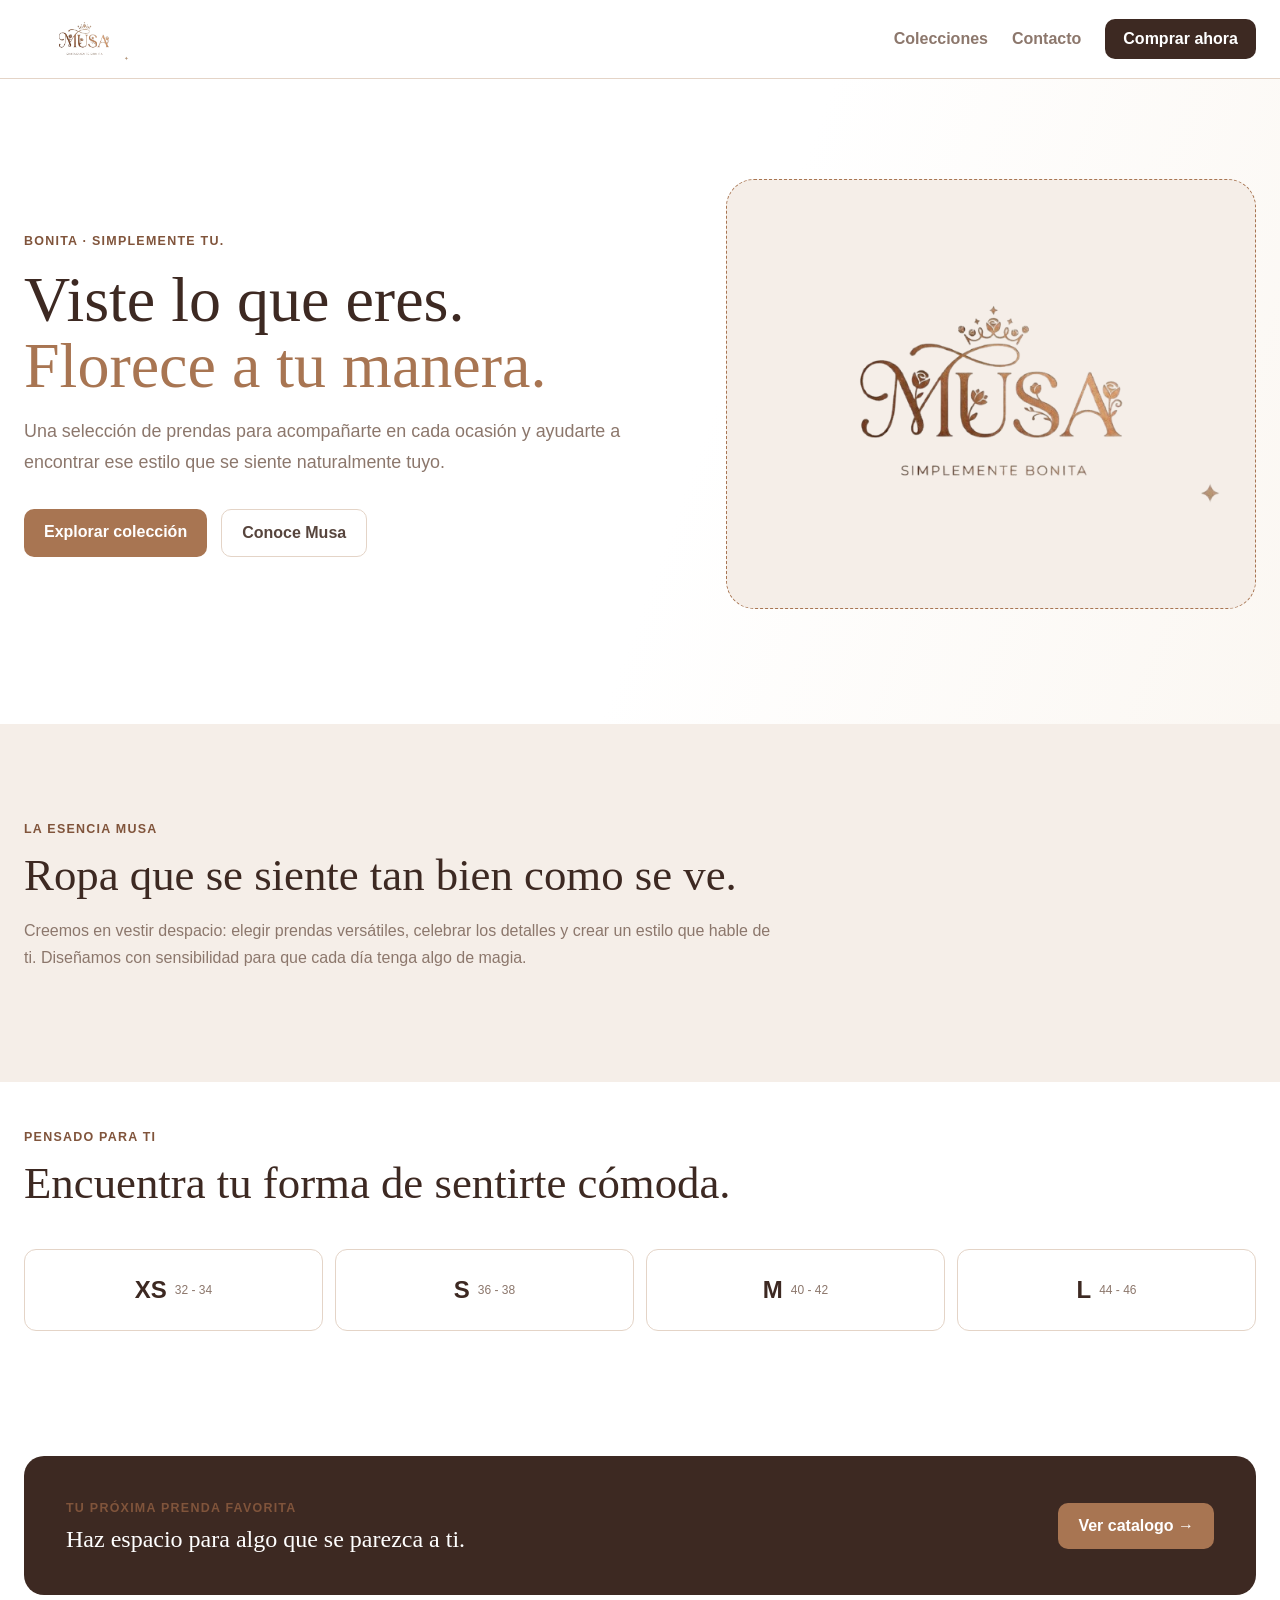
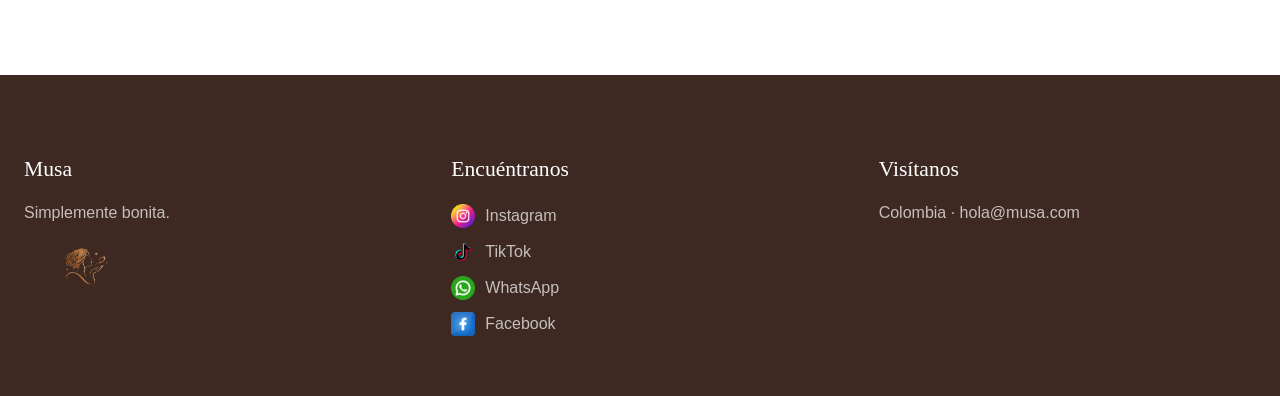
==== index.html @ 8223c625 "feat:mvp inicial" ====
<!DOCTYPE html>
<html lang="es">

<head>
    <meta charset="UTF-8">
    <meta name="viewport" content="width=device-width, initial-scale=1.0">
    <link rel="stylesheet" href="styles.css">
    <title>Musa | Moda que florece contigo</title>
</head>

<body>
    <header class="header">
        <div class="container header-container">
            <a class="brand" href="index.html" aria-label="Musa, inicio">
                <img class="brand-logo" src="assets/logo.png" alt="Logo Musa">
            </a>
            <nav class="nav" aria-label="Navegación principal">
                <a href="colecciones.html">Colecciones</a>
                <a href="#contacto">Contacto</a>
                <a class="nav-cta" href="colecciones.html#destacados">Comprar ahora</a>
            </nav>
        </div>
    </header>

    <main>
        <section class="hero">
            <div class="container hero-grid">
                <div class="hero-copy">
                    <span class="eyebrow">BONITA · SIMPLEMENTE TU.</span>
                    <h1>Viste lo que eres. <span>Florece a tu manera.</span></h1>
                    <p class="hero-description">
                        Una selección de prendas para acompañarte en cada ocasión y ayudarte a encontrar ese estilo que se siente naturalmente tuyo.
                    </p>
                    <div class="hero-actions">
                        <a class="primary-action" href="colecciones.html">Explorar colección</a>
                        <a class="secondary-action" href="#esencia">Conoce Musa</a>
                    </div>
                </div>
                <div class="hero-visual">
                    <div class="logo-space">
                        <img src="assets/logo.png" alt="logo Musa">
                    </div>
                </div>
            </div>
        </section>


        <section class="about" id="esencia">
            <div class="container">
                <header class="section-heading">
                    <span class="section-label">LA ESENCIA MUSA</span>
                    <h2>Ropa que se siente tan bien como se ve.</h2>
                    <p>Creemos en vestir despacio: elegir prendas versátiles, celebrar los detalles y crear un estilo
                        que hable de ti. Diseñamos con sensibilidad para que cada día tenga algo de magia.</p>
                </header>
            </div>
        </section>

        <section class="standards" id="tallas">
            <div class="container">
                <header class="section-heading">
                    <span class="section-label">PENSADO PARA TI</span>
                    <h2>Encuentra tu forma de sentirte cómoda.</h2>
                </header>

                <div class="standards-grid">
                    <div class="standard">XS <span>32 - 34</span></div>
                    <div class="standard">S <span>36 - 38</span></div>
                    <div class="standard">M <span>40 - 42</span></div>
                    <div class="standard">L <span>44 - 46</span></div>
                </div>
            </div>
        </section>

        <section class="cta">
            <div class="container">
                <div class="cta-box">
                    <div>
                        <span class="section-label">TU PRÓXIMA PRENDA FAVORITA</span>
                        <h2>Haz espacio para algo que se parezca a ti.</h2>
                    </div>
                    <a class="cta-button" href="#colecciones">Ver catalogo <span aria-hidden="true">→</span></a>
                </div>
            </div>
        </section>
    </main>

    <footer class="footer" id="contacto">
        <div class="container footer-grid">
            <section>
                <h3>Musa</h3>
                <p>Simplemente bonita.</p>
                <img class="brand-logo" src="assets/beso.png" alt="Logo Musa">
            </section>

            <section>
                <h3>Encuéntranos</h3>

                <div class="social-links">
                    <a href="https://www.instagram.com/musacyj/" target="_blank" rel="noopener">
                        <img src="assets/instagram.png" alt="Instagram">
                        <span>Instagram</span>
                    </a>

                    <a href="https://www.tiktok.com/@musac2002" target="_blank" rel="noopener">
                        <img src="assets/tik-tok.png" alt="TikTok">
                        <span>TikTok</span>
                    </a>

                    <a href="https://wa.me/573000000000" target="_blank" rel="noopener">
                        <img src="assets/whatsapp.png" alt="WhatsApp">
                        <span>WhatsApp</span>
                    </a>

                    <a href="https://www.facebook.com/" target="_blank" rel="noopener">
                        <img src="assets/facebook.png" alt="Facebook">
                        <span>Facebook</span>
                    </a>
                </div>
            </section>

            <section>
                <h3>Visítanos</h3>
                <p>Colombia · hola@musa.com</p>
            </section>
        </div>
    </footer>
</body>

</html>
---- styles.css ----
:root {
    --primary: #a87552;
    --primary-hover: #80543b;
    --primary-light: #f3e6dc;
    --navy: #3d2922;
    --text: #57453d;
    --muted: #8c776c;
    --border: #e4d4c7;
    --soft: #fbf7f2;
    --rose-pale: #f5eee8;
    --radius: 18px;
    --container: 1240px;
    --shadow: 0 12px 30px rgba(126, 67, 84, 0.14);
}

* {
    box-sizing: border-box;
}

html {
    scroll-behavior: smooth;
}

body {
    margin: 0;
    color: var(--text);
    background: #fff;
    font-family: 'Trebuchet MS', Arial, sans-serif;
}

a {
    color: inherit;
    text-decoration: none;
}

.container {
    width: min(calc(100% - 48px), var(--container));
    margin-inline: auto;
}

.header {
    position: sticky;
    top: 0;
    z-index: 1000;
    background: rgba(255, 255, 255, .96);
    border-bottom: 1px solid var(--border);
    backdrop-filter: blur(14px);
}

.header-container {
    min-height: 78px;
    display: flex;
    align-items: center;
    justify-content: space-between;
    gap: 28px;
}


.brand-logo {
    width: 120px;
    height: 56px;
    display: block;
    object-fit: contain;
}

.nav {
    display: flex;
    align-items: center;
    gap: 24px;
}

.nav a {
    color: var(--muted);
    font-weight: 600;
}

.nav a:hover {
    color: var(--primary-hover);
}

.nav-cta {
    padding: 11px 18px;
    border-radius: 10px;
    background: var(--navy);
    color: #fff !important;
}

.hero {
    padding: 100px 0 115px;
    overflow: hidden;
    background: linear-gradient(110deg, #fff 0%, #fff 55%, var(--soft) 100%);
}

.hero-grid {
    display: grid;
    grid-template-columns: minmax(0, 1.08fr) minmax(380px, .92fr);
    align-items: center;
    gap: 80px;
}

.eyebrow,
.section-label {
    color: var(--primary-hover);
    font-size: .78rem;
    font-weight: 800;
    letter-spacing: .1em;
}

.hero h1 {
    max-width: 720px;
    margin: 18px 0 0;
    color: var(--navy);
    font-family: Georgia, serif;
    font-size: clamp(3rem, 5vw, 5rem);
    font-weight: 400;
    line-height: 1.02;
}

.hero h1 span {
    color: var(--primary);
}

.hero-description {
    max-width: 620px;
    color: var(--muted);
    font-size: 1.12rem;
    line-height: 1.75;
}

.hero-actions {
    display: flex;
    flex-wrap: wrap;
    gap: 14px;
    margin-top: 30px;
}

.primary-action,
.secondary-action {
    padding: 14px 20px;
    border-radius: 10px;
    font-weight: 700;
}

.primary-action {
    background: var(--primary);
    color: #fff;
}

.primary-action:hover,
.cta-button:hover {
    background: var(--primary-hover);
}

.secondary-action {
    border: 1px solid var(--border);
    background: #fff;
}

.logo-space {
    min-height: 430px;
    display: grid;
    place-items: center;
    align-content: center;
    gap: 14px;
    border: 1px dashed var(--primary);
    border-radius: 28px;
    background: var(--rose-pale);
    color: var(--primary);
    text-align: center;
}


.logo-space img {
    width: 100%;
    height: 100%;
    max-width: 100%;
    max-height: 100%;
    object-fit: contain;
    display: block;
}

.services {
    padding: 95px 0;
    background: var(--soft);
}

.section-heading {
    max-width: 760px;
    margin-bottom: 40px;
}

.section-heading h2 {
    margin: 12px 0;
    color: var(--navy);
    font-family: Georgia, serif;
    font-size: clamp(2rem, 4vw, 2.8rem);
    font-weight: 400;
}

.section-heading p {
    color: var(--muted);
    line-height: 1.7;
}

.services-grid {
    display: grid;
    grid-template-columns: repeat(3, minmax(0, 1fr));
    gap: 20px;
}

.service-card {
    display: flex;
    flex-direction: column;
    min-height: 350px;
    padding: 32px;
    border: 1px solid var(--border);
    border-radius: var(--radius);
    background: #fff;
    transition: transform .2s, box-shadow .2s;
}

.service-card:hover {
    transform: translateY(-5px);
    box-shadow: var(--shadow);
}

.service-card h3 {
    margin: 12px 0 0;
    color: var(--navy);
    font-family: Georgia, serif;
    font-size: 1.75rem;
    font-weight: 400;
}

.service-card p {
    color: var(--muted);
    line-height: 1.65;
}

.collection-number {
    color: var(--primary);
    font-size: .75rem;
    font-weight: 800;
    letter-spacing: .12em;
}

.tag-list {
    display: flex;
    flex-wrap: wrap;
    gap: 8px;
    margin-top: 12px;
}

.tag-list span {
    padding: 7px 10px;
    border-radius: 999px;
    background: var(--primary-light);
    color: var(--primary-hover);
    font-size: .85rem;
}

.card-links {
    display: grid;
    gap: 10px;
    margin-top: auto;
    padding-top: 28px;
}

.card-links a {
    color: var(--navy);
    font-weight: 800;
}

.card-links a:hover {
    color: var(--primary-hover);
}

.standards {
    padding: 45px 0;
}

.standards-grid {
    display: grid;
    grid-template-columns: repeat(4, 1fr);
    gap: 12px;
}

.standard {
    min-height: 82px;
    display: flex;
    align-items: center;
    justify-content: center;
    gap: 8px;
    border: 1px solid var(--border);
    border-radius: 12px;
    color: var(--navy);
    font-size: 1.5rem;
    font-weight: 800;
}

.standard span {
    color: var(--muted);
    font-size: .75rem;
    font-weight: 400;
}

.about {
    padding: 95px 0;
    background: var(--rose-pale);
}

.about .section-heading {
    margin-bottom: 0;
}

.cta {
    padding: 80px 0;
}

.cta-box {
    display: flex;
    align-items: center;
    justify-content: space-between;
    gap: 40px;
    padding: 42px;
    border-radius: 20px;
    background: var(--navy);
    color: #fff;
}

.cta-box h2 {
    max-width: 780px;
    margin: 10px 0 0;
    font-family: Georgia, serif;
    font-weight: 400;
}

.cta-button {
    padding: 14px 20px;
    border-radius: 10px;
    background: var(--primary);
    color: #fff;
    font-weight: 800;
    white-space: nowrap;
}

.footer {
    padding: 60px 0;
    background: var(--navy);
    color: #fff;
}

.footer-grid {
    display: grid;
    grid-template-columns: repeat(3, 1fr);
    gap: 50px;
}

.footer h3 {
    font-family: Georgia, serif;
    font-size: 1.35rem;
    font-weight: 400;
}

.footer p,
.footer a {
    color: rgba(255, 255, 255, .7);
}

.footer a {
    display: block;
    margin-top: 8px;
}

.social-links {
    display: grid;
    gap: 12px;
}

.social-links a {
    display: flex;
    align-items: center;
    gap: 10px;
    margin-top: 0;
}

.social-links img {
    width: 24px;
    height: 24px;
    object-fit: contain;
}

.social-links a:hover {
    color: var(--primary-light);
}

.nav-current {
    color: var(--primary-hover) !important;
}

.collection-hero {
    padding: 90px 0 84px;
    background: var(--rose-pale);
}

.collection-hero-inner {
    max-width: 850px;
}

.collection-hero h1 {
    max-width: 800px;
    margin: 18px 0;
    color: var(--navy);
    font-family: Georgia, serif;
    font-size: clamp(2.8rem, 5vw, 4.8rem);
    font-weight: 400;
    line-height: 1.05;
}

.collection-hero h1 span {
    color: var(--primary);
}

.collection-hero p {
    max-width: 650px;
    margin: 0;
    color: var(--muted);
    font-size: 1.1rem;
    line-height: 1.75;
}

.collection-content {
    padding: 95px 0;
}

.collection-heading {
    margin-bottom: 34px;
}

.product-grid {
    display: grid;
    grid-template-columns: repeat(4, minmax(0, 1fr));
    gap: 18px;
}

.product-card {
    overflow: hidden;
    border: 1px solid var(--border);
    border-radius: var(--radius);
    background: #fff;
    transition: transform .2s, box-shadow .2s;
}

.product-card:hover {
    transform: translateY(-5px);
    box-shadow: var(--shadow);
}

.product-art {
    height: 300px;
    background: var(--rose-pale);
}

.product-art img {
    width: 100%;
    height: 100%;
    display: block;
    object-fit: cover;
    object-position: center;
}

.product-info {
    padding: 22px;
}

.product-type {
    color: var(--primary-hover);
    font-size: .72rem;
    font-weight: 800;
    letter-spacing: .1em;
    text-transform: uppercase;
}

.product-info h3 {
    margin: 8px 0;
    color: var(--navy);
    font-family: Georgia, serif;
    font-size: 1.45rem;
    font-weight: 400;
}

.product-info p {
    margin: 0 0 18px;
    color: var(--muted);
    font-size: .9rem;
}

.product-info strong {
    color: var(--navy);
}

.collection-note {
    padding: 70px 0;
    background: var(--soft);
}

.collection-note-inner {
    display: flex;
    align-items: center;
    justify-content: space-between;
    gap: 32px;
}

.collection-note h2 {
    max-width: 650px;
    margin: 12px 0 0;
    color: var(--navy);
    font-family: Georgia, serif;
    font-size: clamp(1.8rem, 4vw, 2.7rem);
    font-weight: 400;
}

@media (max-width: 1024px) {
    .hero-grid {
        grid-template-columns: 1fr;
    }

    .logo-space {
        min-height: 300px;
    }
}

@media (max-width: 800px) {
    .header-container {
        align-items: flex-start;
        flex-direction: column;
        padding-block: 16px;
    }

    .nav {
        flex-wrap: wrap;
        gap: 14px 20px;
    }

    .services-grid,
    .product-grid,
    .standards-grid,
    .footer-grid {
        grid-template-columns: 1fr;
    }

    .cta-box {
        align-items: flex-start;
        flex-direction: column;
    }

    .collection-note-inner {
        align-items: flex-start;
        flex-direction: column;
    }
}

@media (max-width: 640px) {
    .container {
        width: min(calc(100% - 28px), var(--container));
    }

    .hero {
        padding: 70px 0;
    }

    .hero h1 {
        font-size: 2.75rem;
    }

    .service-card {
        min-height: 0;
        padding: 26px;
    }
}
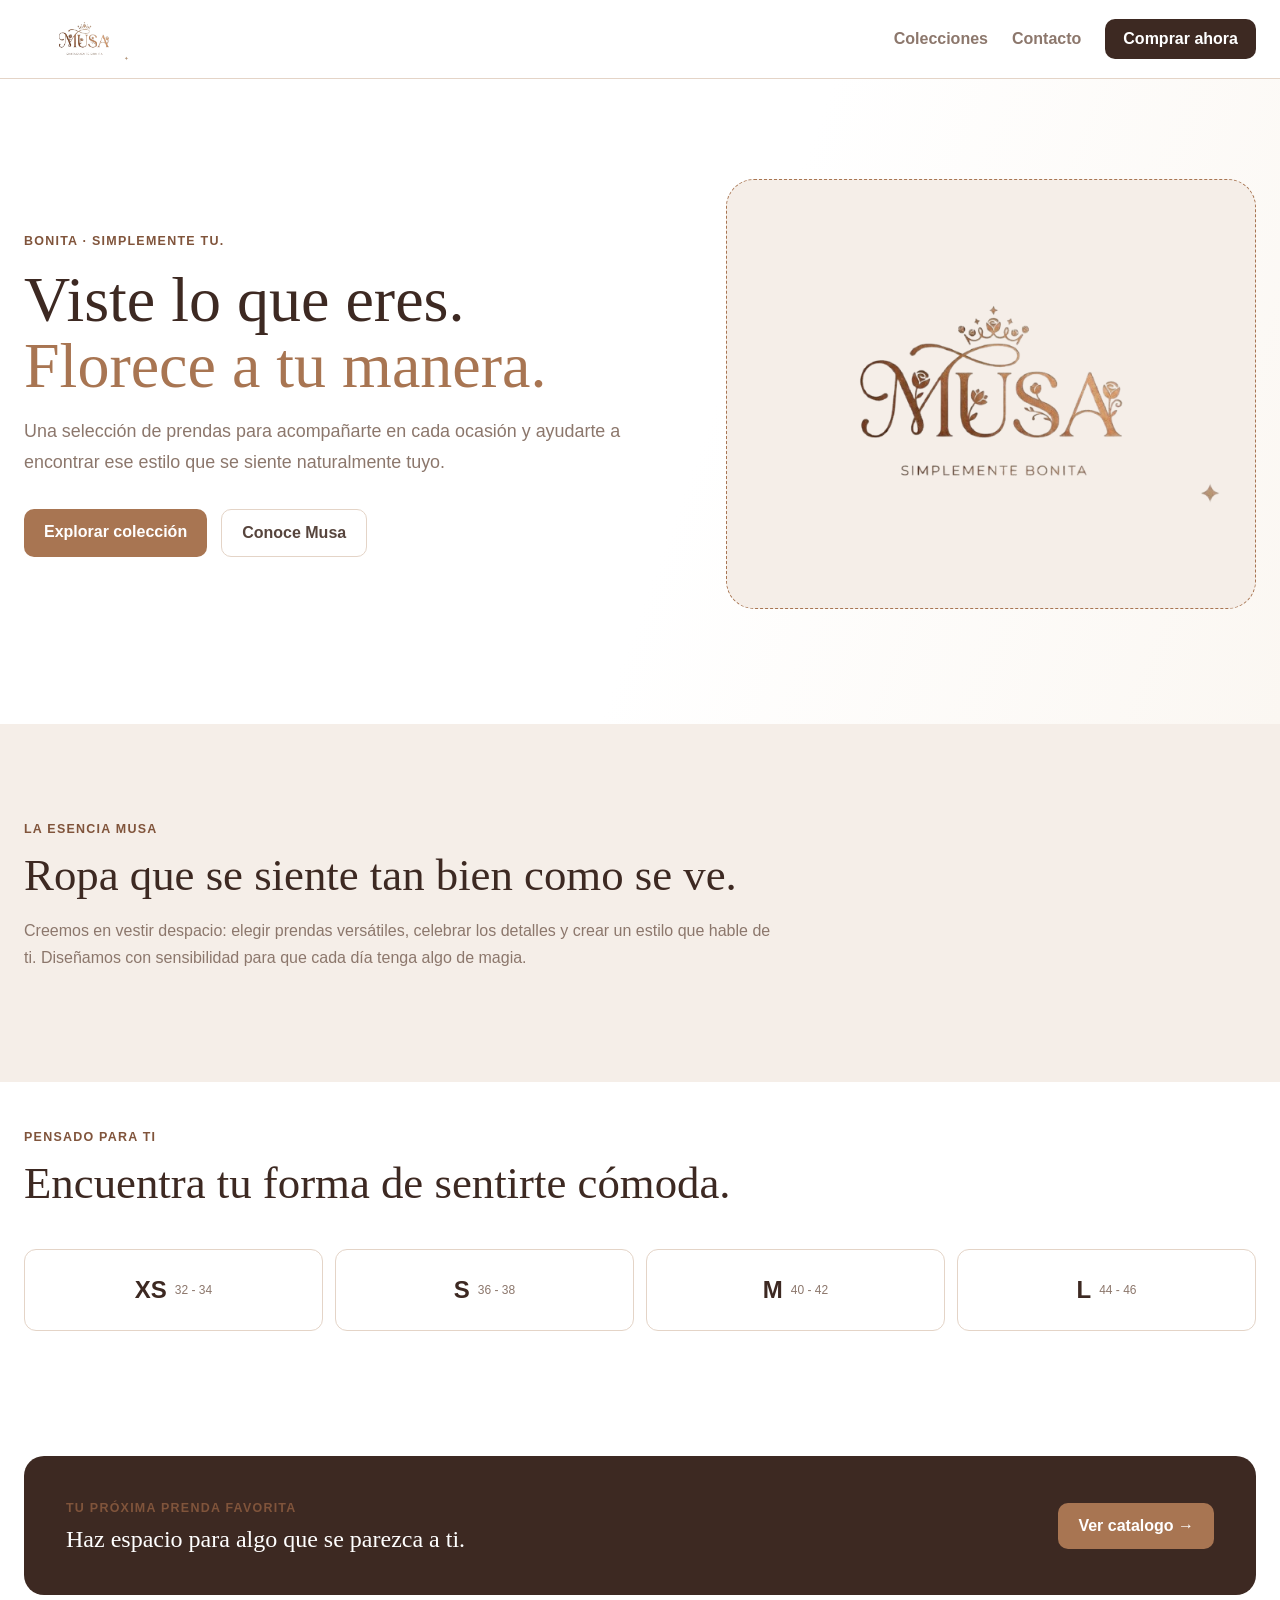
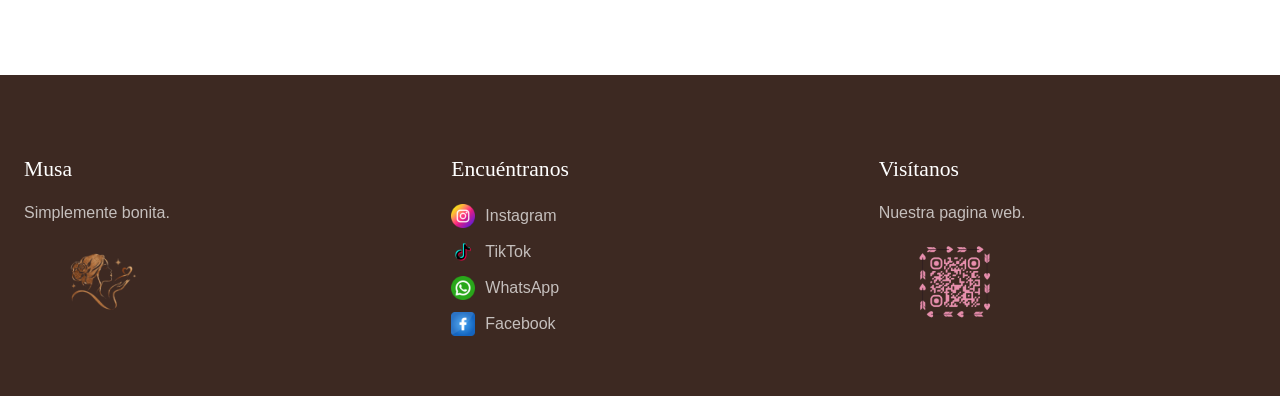
==== commit 5f47ae96: "feat:Actulización de catalogo y contacto" ====
--- a/index.html
+++ b/index.html
@@ -79,7 +79,7 @@
                         <span class="section-label">TU PRÓXIMA PRENDA FAVORITA</span>
                         <h2>Haz espacio para algo que se parezca a ti.</h2>
                     </div>
-                    <a class="cta-button" href="#colecciones">Ver catalogo <span aria-hidden="true">→</span></a>
+                    <a class="cta-button" href="colecciones.html#destacados">Ver catalogo <span aria-hidden="true">→</span></a>
                 </div>
             </div>
         </section>
@@ -90,7 +90,7 @@
             <section>
                 <h3>Musa</h3>
                 <p>Simplemente bonita.</p>
-                <img class="brand-logo" src="assets/beso.png" alt="Logo Musa">
+                <img class="img-footer" src="assets/beso.png" alt="Logo Musa">
             </section>
 
             <section>
@@ -107,12 +107,12 @@
                         <span>TikTok</span>
                     </a>
 
-                    <a href="https://wa.me/573000000000" target="_blank" rel="noopener">
+                    <a href="https://wa.me/573116019896" target="_blank" rel="noopener">
                         <img src="assets/whatsapp.png" alt="WhatsApp">
                         <span>WhatsApp</span>
                     </a>
 
-                    <a href="https://www.facebook.com/" target="_blank" rel="noopener">
+                    <a href="https://www.facebook.com/camila.carlosama.789767" target="_blank" rel="noopener">
                         <img src="assets/facebook.png" alt="Facebook">
                         <span>Facebook</span>
                     </a>
@@ -121,7 +121,8 @@
 
             <section>
                 <h3>Visítanos</h3>
-                <p>Colombia · hola@musa.com</p>
+                <p>Nuestra pagina web.</p>
+                <a href="https://jeffersoncordobap.github.io/catalogo-musa/" target="_blank"><img class="img-footer" src="assets/catalogo-musa.png" alt="pagina-web"></a>
             </section>
         </div>
     </footer>
--- a/styles.css
+++ b/styles.css
@@ -63,6 +63,13 @@
     object-fit: contain;
 }
 
+.img-footer {
+    width: 150px;
+    height: 86px;
+    display: block;
+    object-fit: contain;
+}
+
 .nav {
     display: flex;
     align-items: center;
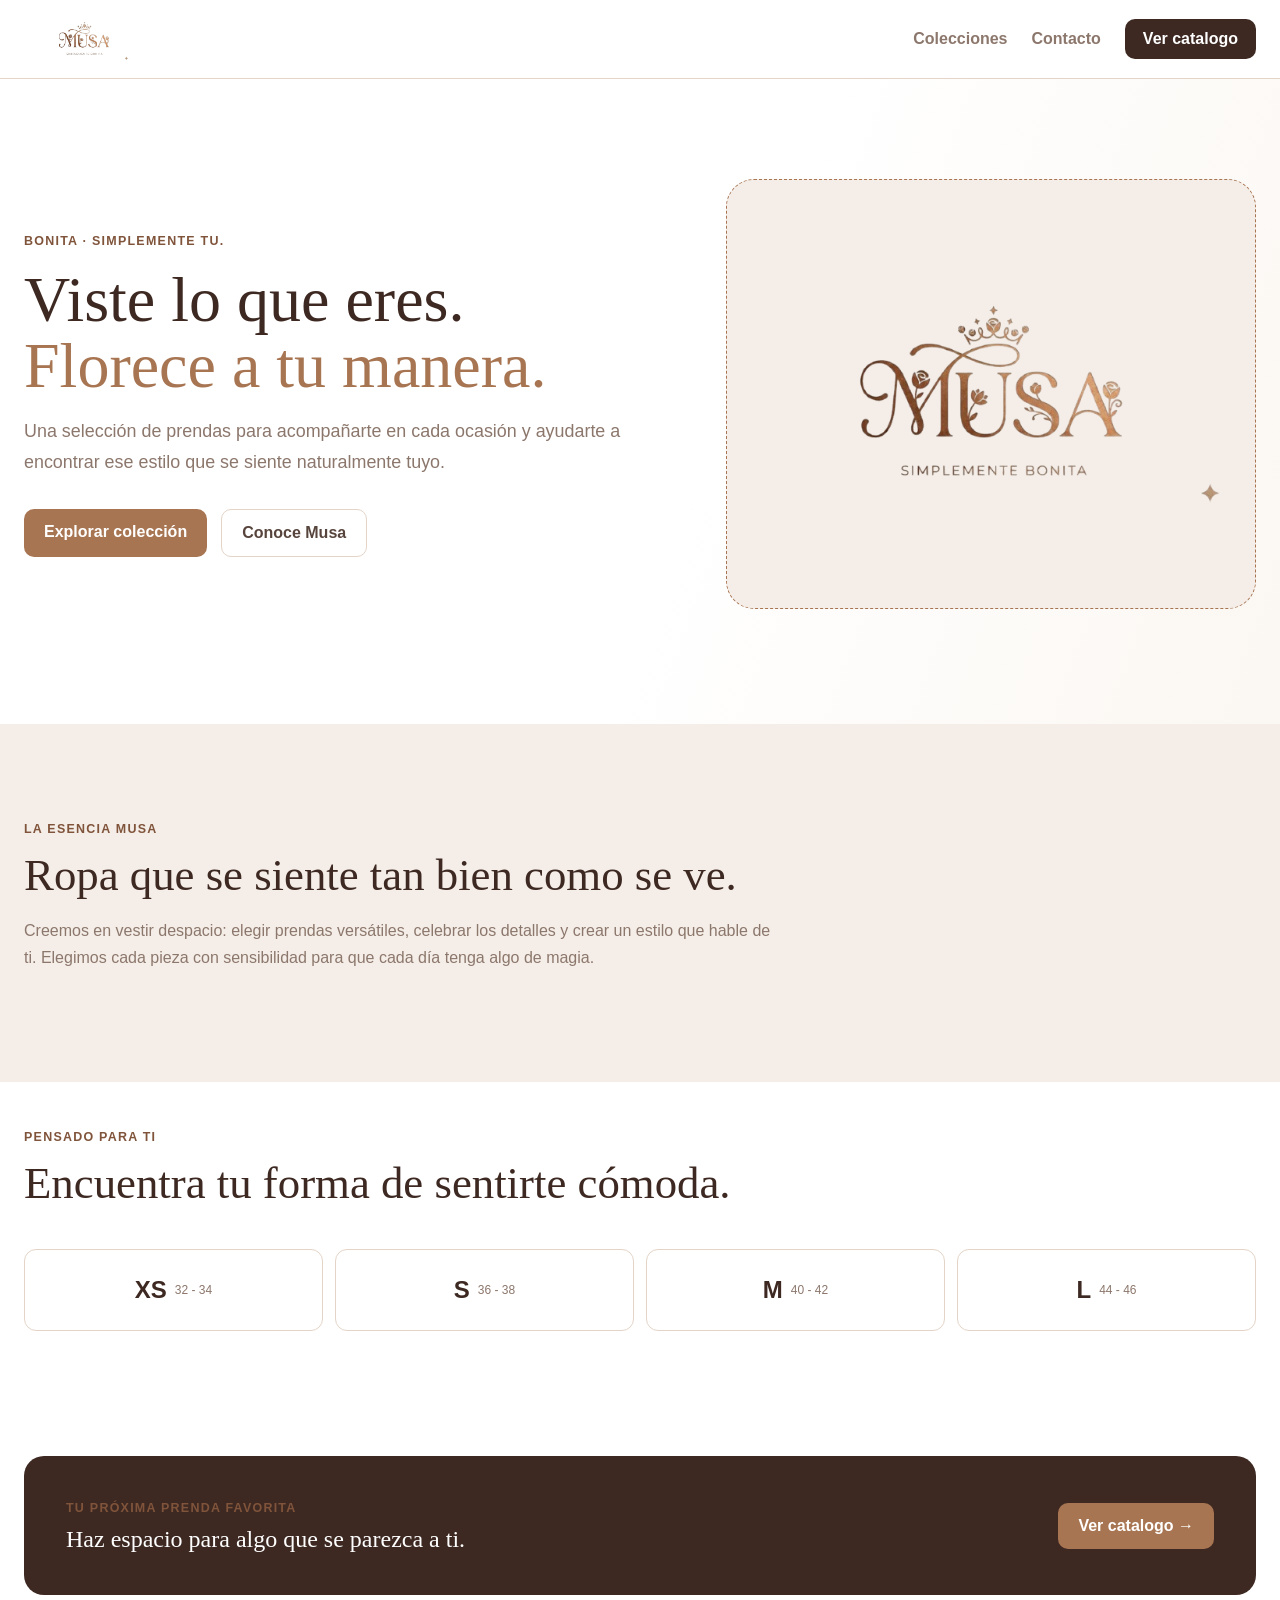
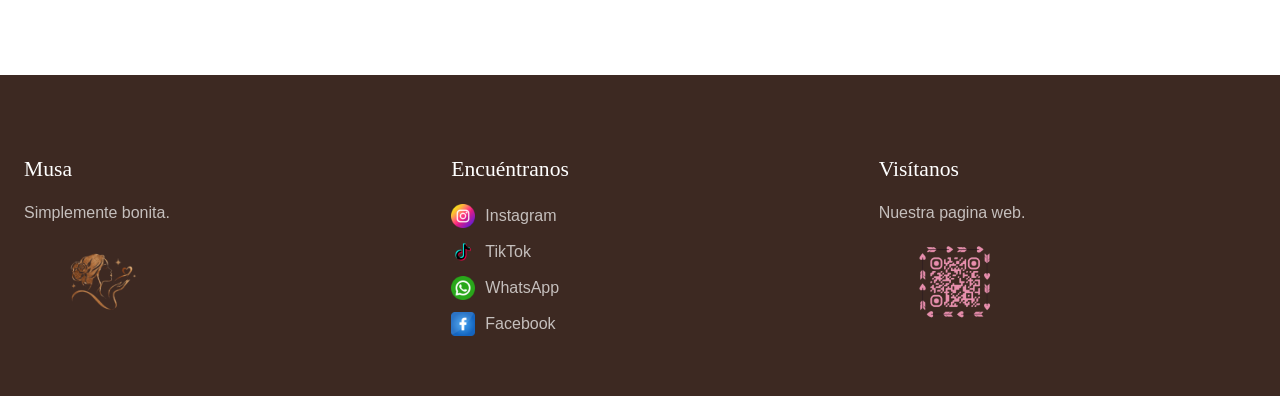
==== commit f1cf18e5: "fix:Correción de algunas frases y botones para que el cliente tenga mayor claridad de que hacer" ====
--- a/index.html
+++ b/index.html
@@ -17,7 +17,7 @@
             <nav class="nav" aria-label="Navegación principal">
                 <a href="colecciones.html">Colecciones</a>
                 <a href="#contacto">Contacto</a>
-                <a class="nav-cta" href="colecciones.html#destacados">Comprar ahora</a>
+                <a class="nav-cta" href="colecciones.html#destacados">Ver catalogo</a>
             </nav>
         </div>
     </header>
@@ -51,7 +51,7 @@
                     <span class="section-label">LA ESENCIA MUSA</span>
                     <h2>Ropa que se siente tan bien como se ve.</h2>
                     <p>Creemos en vestir despacio: elegir prendas versátiles, celebrar los detalles y crear un estilo
-                        que hable de ti. Diseñamos con sensibilidad para que cada día tenga algo de magia.</p>
+                        que hable de ti. Elegimos cada pieza con sensibilidad para que cada día tenga algo de magia.</p>
                 </header>
             </div>
         </section>
--- a/styles.css
+++ b/styles.css
@@ -118,7 +118,7 @@
     margin: 18px 0 0;
     color: var(--navy);
     font-family: Georgia, serif;
-    font-size: clamp(3rem, 5vw, 5rem);
+    font-size: clamp(3rem,5vw, 5rem);
     font-weight: 400;
     line-height: 1.02;
 }
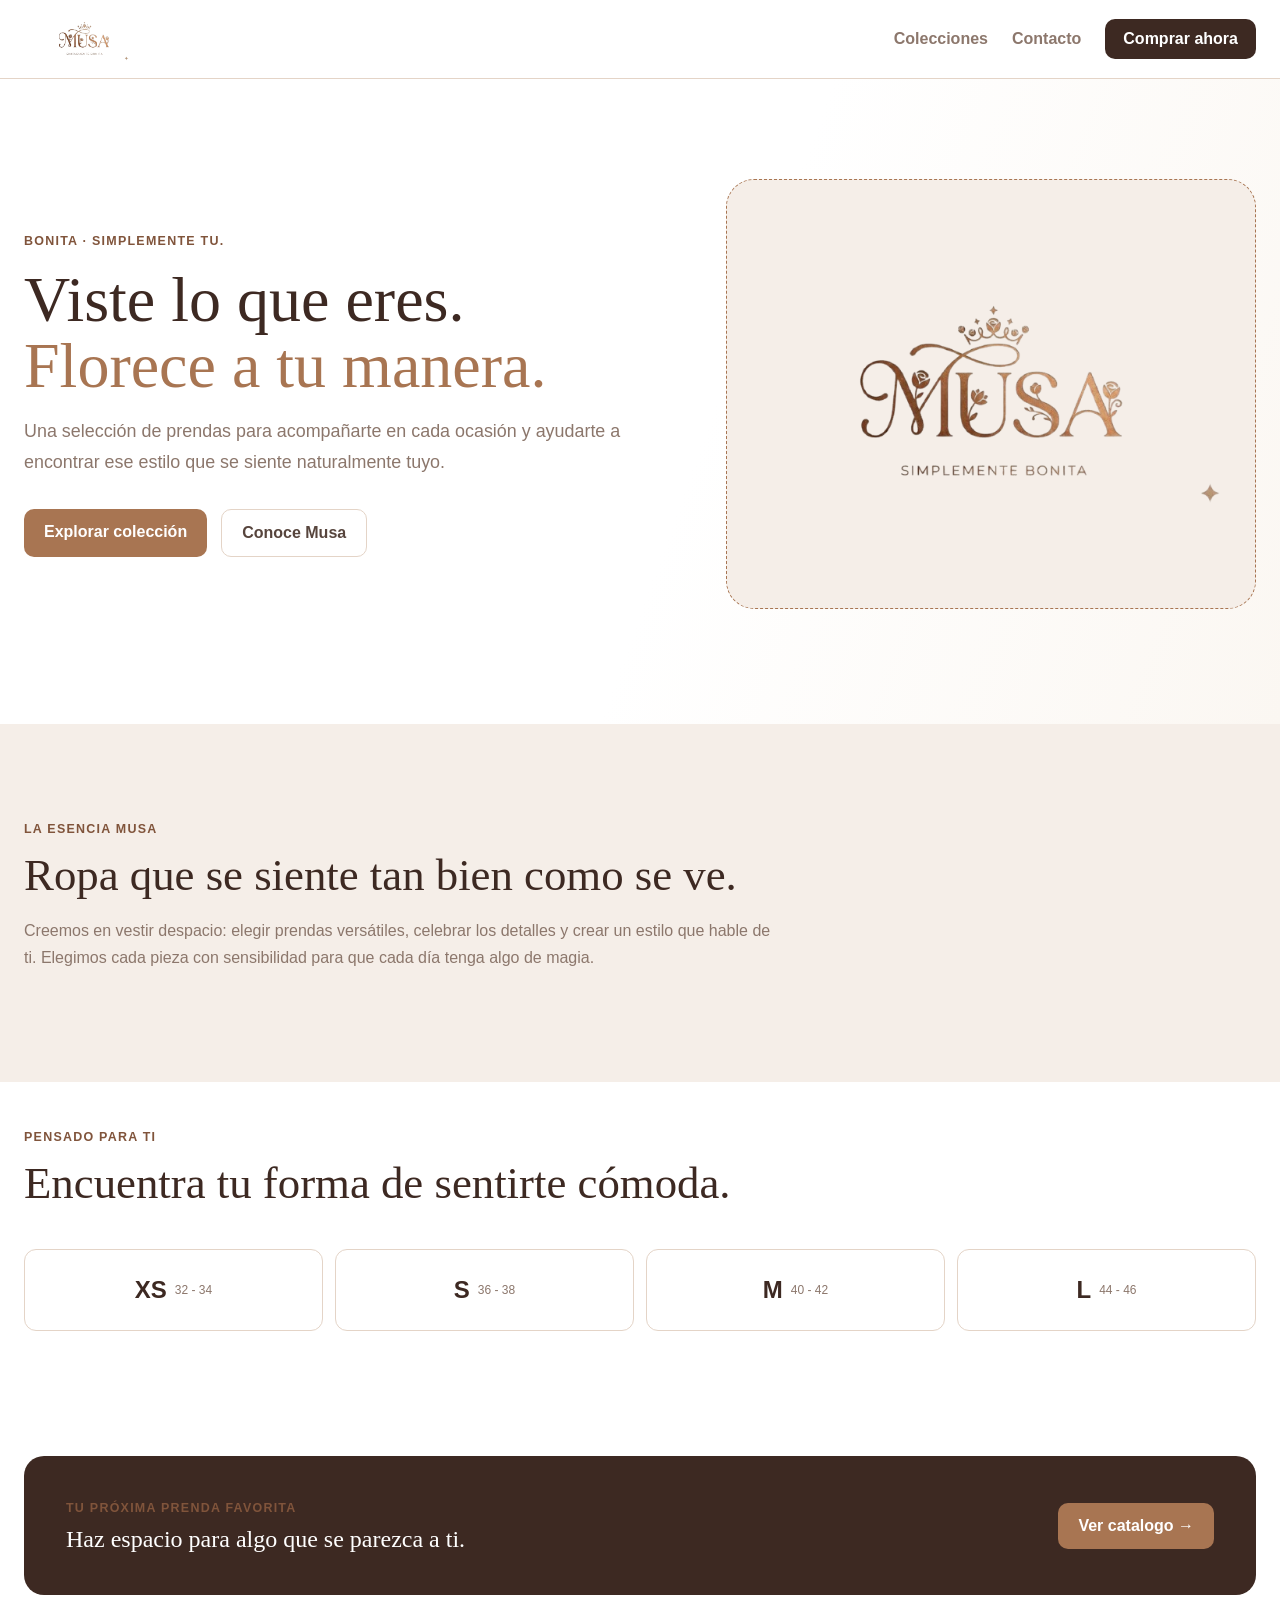
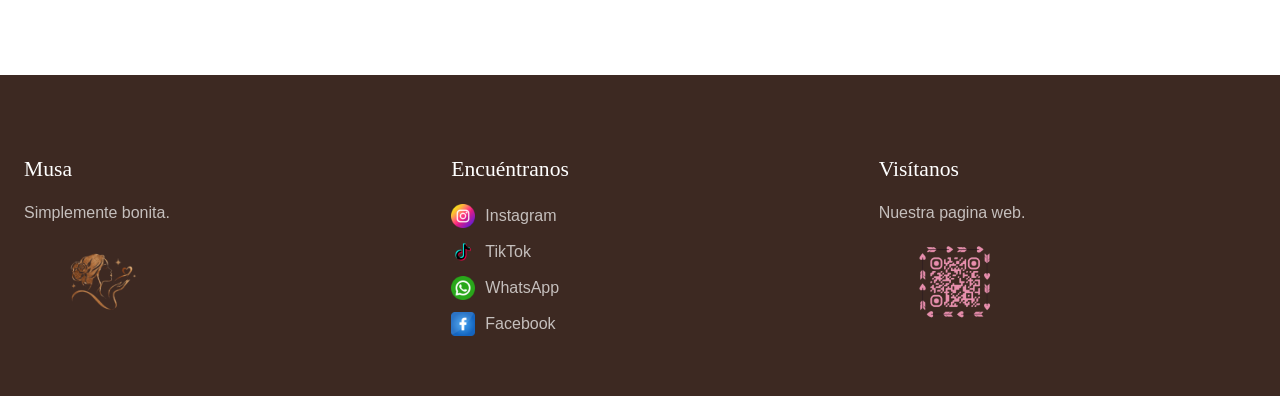
==== commit bfbe4bd4: "feat:Carrito de compras para finalizar por whatsapp" ====
--- a/index.html
+++ b/index.html
@@ -15,9 +15,9 @@
                 <img class="brand-logo" src="assets/logo.png" alt="Logo Musa">
             </a>
             <nav class="nav" aria-label="Navegación principal">
-                <a href="colecciones.html">Colecciones</a>
+                <a href="colecciones.html#destacados">Colecciones</a>
                 <a href="#contacto">Contacto</a>
-                <a class="nav-cta" href="colecciones.html#destacados">Ver catalogo</a>
+                <a class="nav-cta" href="colecciones.html#destacados">Comprar ahora</a>
             </nav>
         </div>
     </header>
@@ -32,7 +32,7 @@
                         Una selección de prendas para acompañarte en cada ocasión y ayudarte a encontrar ese estilo que se siente naturalmente tuyo.
                     </p>
                     <div class="hero-actions">
-                        <a class="primary-action" href="colecciones.html">Explorar colección</a>
+                        <a class="primary-action" href="colecciones.html#destacados">Explorar colección</a>
                         <a class="secondary-action" href="#esencia">Conoce Musa</a>
                     </div>
                 </div>
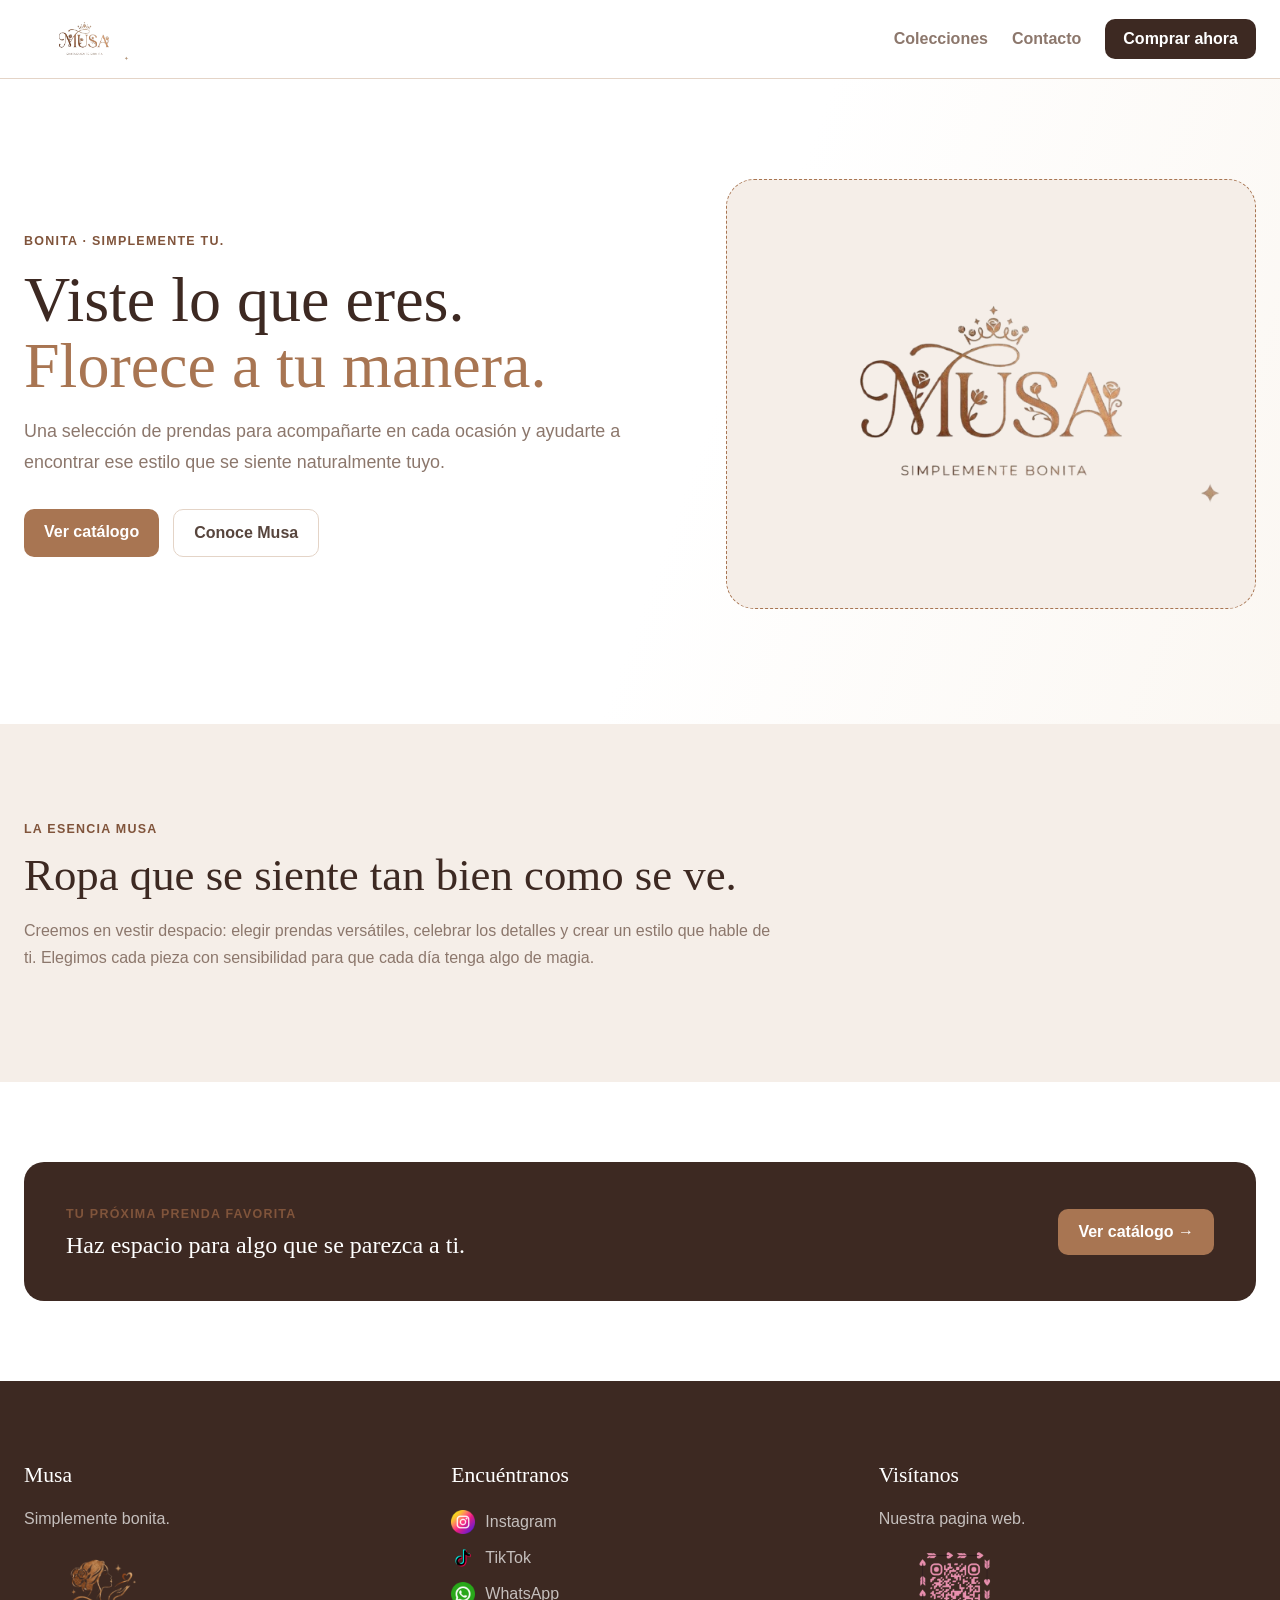
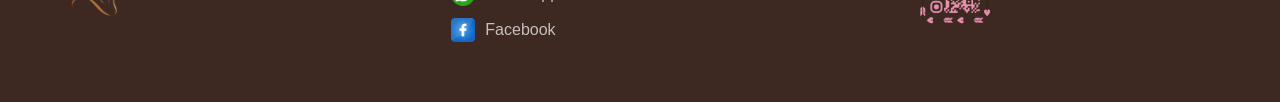
==== commit 4bc3ff64: "fix: Actualización pagina y eliminación de la sección tallas" ====
--- a/index.html
+++ b/index.html
@@ -32,7 +32,7 @@
                         Una selección de prendas para acompañarte en cada ocasión y ayudarte a encontrar ese estilo que se siente naturalmente tuyo.
                     </p>
                     <div class="hero-actions">
-                        <a class="primary-action" href="colecciones.html#destacados">Explorar colección</a>
+                        <a class="primary-action" href="colecciones.html#products">Ver catálogo</a>
                         <a class="secondary-action" href="#esencia">Conoce Musa</a>
                     </div>
                 </div>
@@ -56,22 +56,6 @@
             </div>
         </section>
 
-        <section class="standards" id="tallas">
-            <div class="container">
-                <header class="section-heading">
-                    <span class="section-label">PENSADO PARA TI</span>
-                    <h2>Encuentra tu forma de sentirte cómoda.</h2>
-                </header>
-
-                <div class="standards-grid">
-                    <div class="standard">XS <span>32 - 34</span></div>
-                    <div class="standard">S <span>36 - 38</span></div>
-                    <div class="standard">M <span>40 - 42</span></div>
-                    <div class="standard">L <span>44 - 46</span></div>
-                </div>
-            </div>
-        </section>
-
         <section class="cta">
             <div class="container">
                 <div class="cta-box">
@@ -79,7 +63,7 @@
                         <span class="section-label">TU PRÓXIMA PRENDA FAVORITA</span>
                         <h2>Haz espacio para algo que se parezca a ti.</h2>
                     </div>
-                    <a class="cta-button" href="colecciones.html#destacados">Ver catalogo <span aria-hidden="true">→</span></a>
+                    <a class="cta-button" href="colecciones.html#products">Ver catálogo <span aria-hidden="true">→</span></a>
                 </div>
             </div>
         </section>
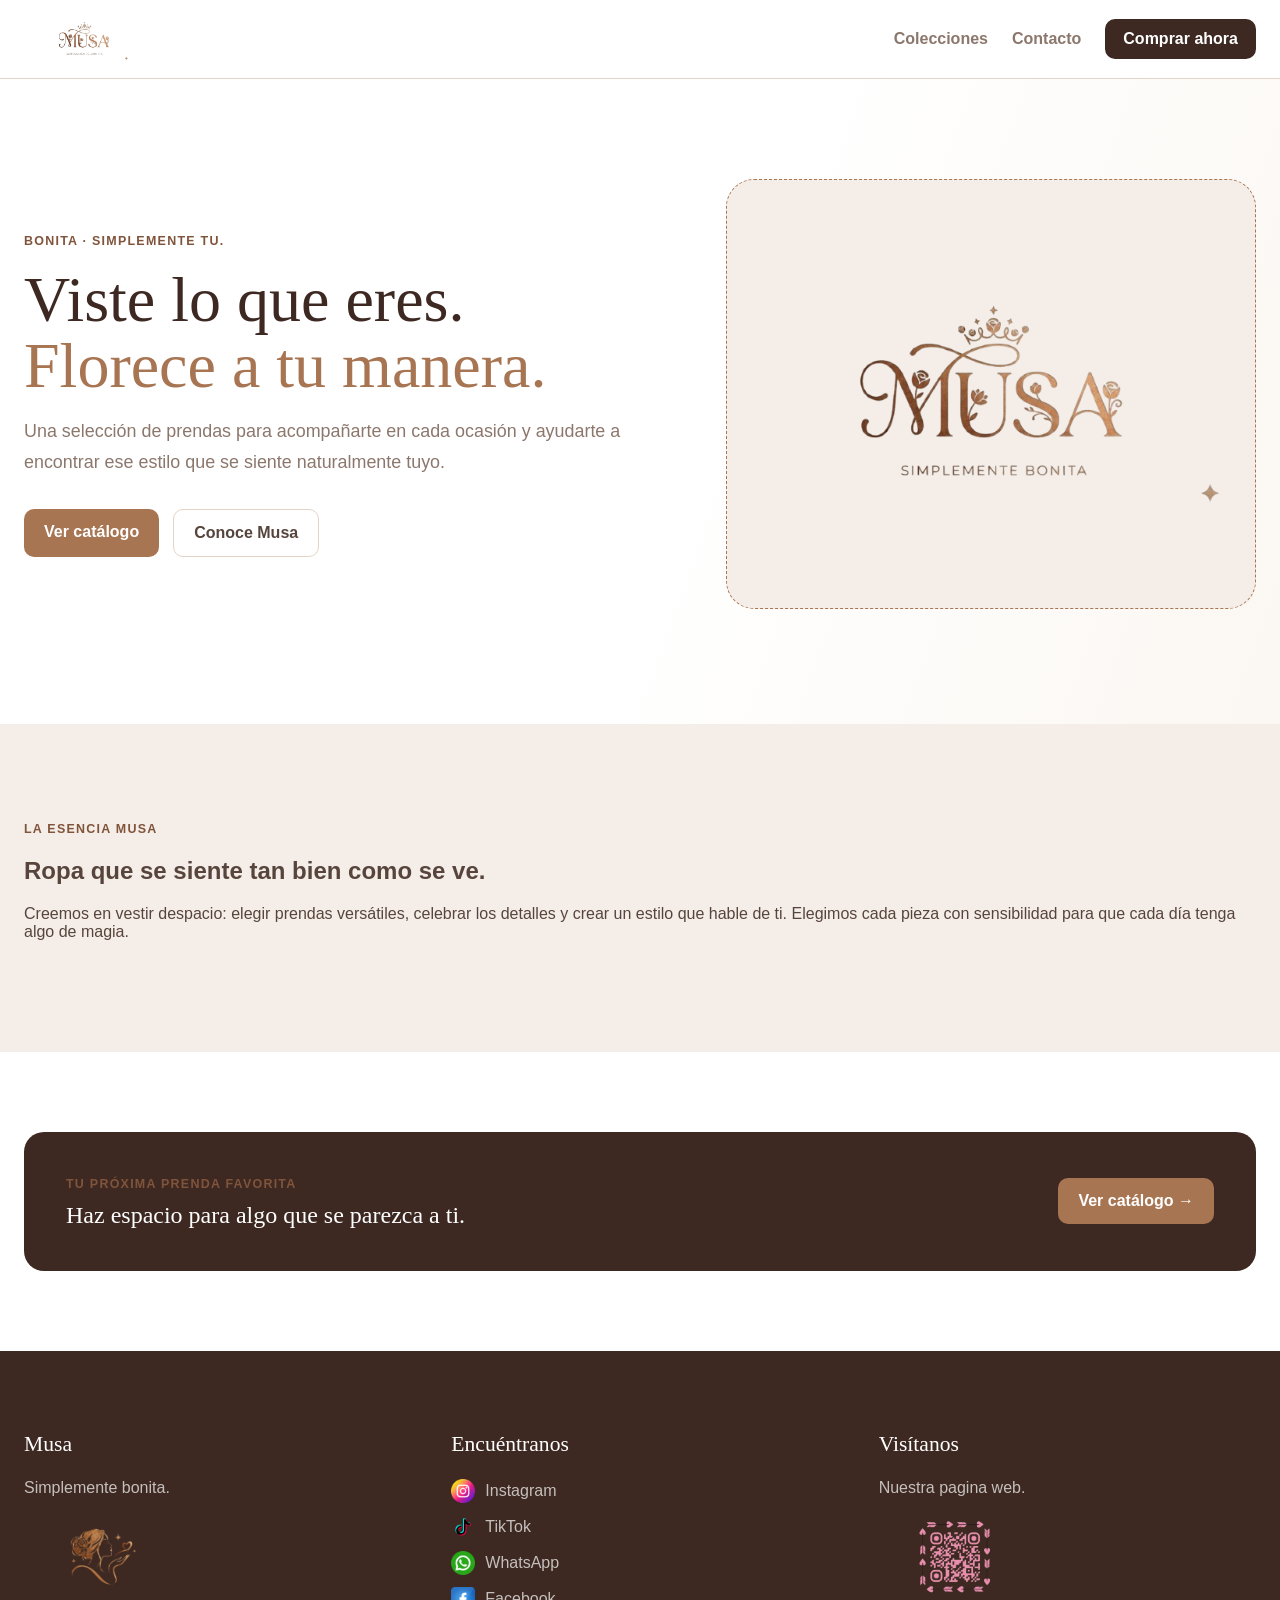
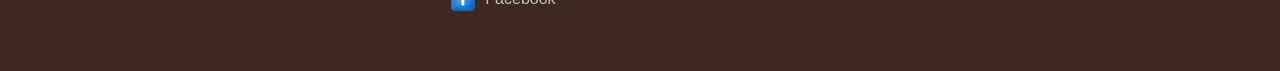
==== commit 4397b3fc: "refactor: eliminar estilos css obsoletos" ====
--- a/index.html
+++ b/index.html
@@ -32,7 +32,7 @@
                         Una selección de prendas para acompañarte en cada ocasión y ayudarte a encontrar ese estilo que se siente naturalmente tuyo.
                     </p>
                     <div class="hero-actions">
-                        <a class="primary-action" href="colecciones.html#products">Ver catálogo</a>
+                        <a class="primary-action" href="colecciones.html#destacados">Ver catálogo</a>
                         <a class="secondary-action" href="#esencia">Conoce Musa</a>
                     </div>
                 </div>
@@ -63,7 +63,7 @@
                         <span class="section-label">TU PRÓXIMA PRENDA FAVORITA</span>
                         <h2>Haz espacio para algo que se parezca a ti.</h2>
                     </div>
-                    <a class="cta-button" href="colecciones.html#products">Ver catálogo <span aria-hidden="true">→</span></a>
+                    <a class="cta-button" href="colecciones.html#destacados">Ver catálogo <span aria-hidden="true">→</span></a>
                 </div>
             </div>
         </section>
--- a/styles.css
+++ b/styles.css
@@ -186,84 +186,11 @@
     display: block;
 }
 
-.services {
-    padding: 95px 0;
-    background: var(--soft);
-}
-
-.section-heading {
-    max-width: 760px;
-    margin-bottom: 40px;
-}
-
-.section-heading h2 {
-    margin: 12px 0;
-    color: var(--navy);
-    font-family: Georgia, serif;
-    font-size: clamp(2rem, 4vw, 2.8rem);
-    font-weight: 400;
-}
-
-.section-heading p {
-    color: var(--muted);
-    line-height: 1.7;
-}
-
-.services-grid {
-    display: grid;
-    grid-template-columns: repeat(3, minmax(0, 1fr));
-    gap: 20px;
-}
-
-.service-card {
-    display: flex;
-    flex-direction: column;
-    min-height: 350px;
-    padding: 32px;
-    border: 1px solid var(--border);
-    border-radius: var(--radius);
-    background: #fff;
-    transition: transform .2s, box-shadow .2s;
-}
-
-.service-card:hover {
-    transform: translateY(-5px);
-    box-shadow: var(--shadow);
-}
-
-.service-card h3 {
-    margin: 12px 0 0;
-    color: var(--navy);
-    font-family: Georgia, serif;
-    font-size: 1.75rem;
-    font-weight: 400;
-}
-
-.service-card p {
-    color: var(--muted);
-    line-height: 1.65;
-}
-
 .collection-number {
     color: var(--primary);
     font-size: .75rem;
     font-weight: 800;
     letter-spacing: .12em;
-}
-
-.tag-list {
-    display: flex;
-    flex-wrap: wrap;
-    gap: 8px;
-    margin-top: 12px;
-}
-
-.tag-list span {
-    padding: 7px 10px;
-    border-radius: 999px;
-    background: var(--primary-light);
-    color: var(--primary-hover);
-    font-size: .85rem;
 }
 
 .card-links {
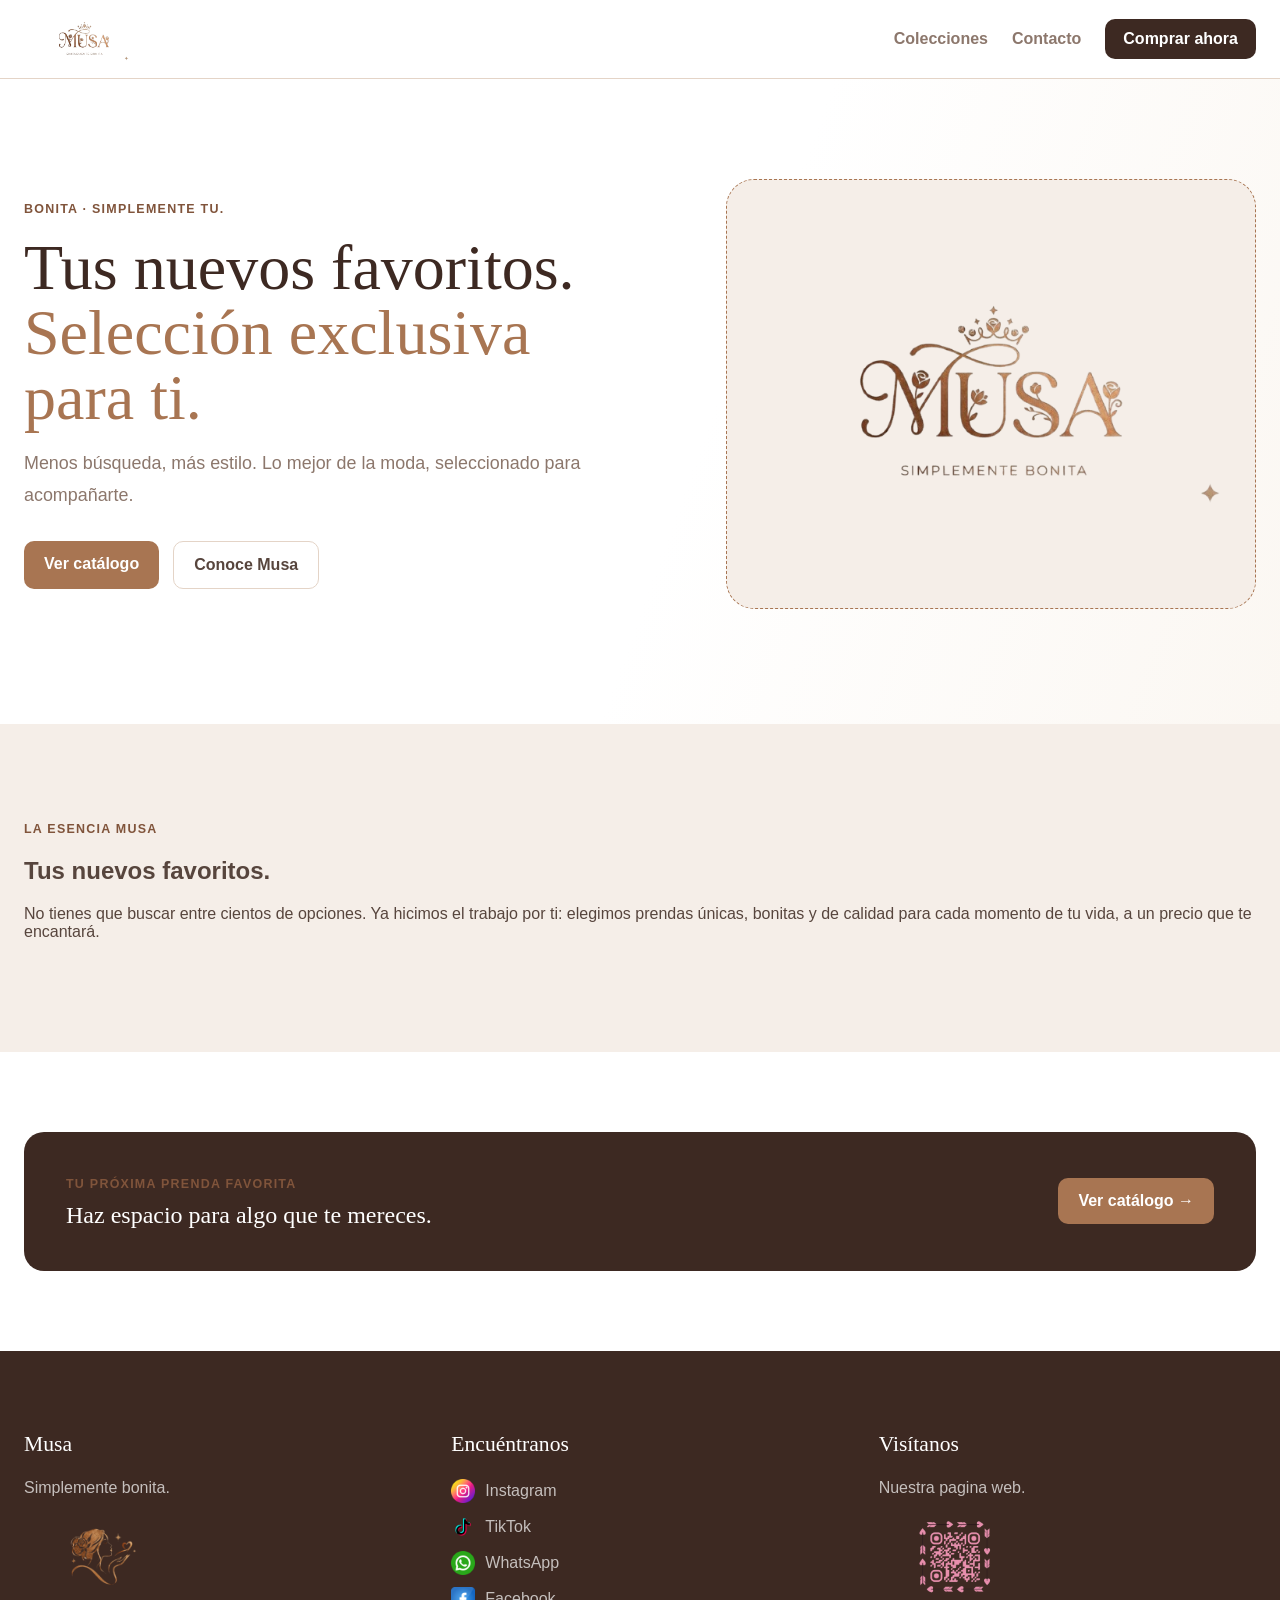
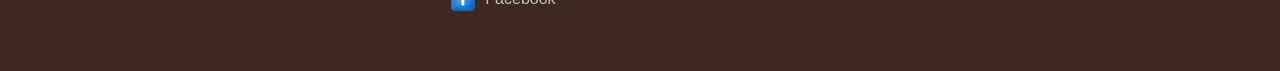
==== commit 501b7c91: "feat: cambio de diseño v1" ====
--- a/index.html
+++ b/index.html
@@ -27,9 +27,9 @@
             <div class="container hero-grid">
                 <div class="hero-copy">
                     <span class="eyebrow">BONITA · SIMPLEMENTE TU.</span>
-                    <h1>Viste lo que eres. <span>Florece a tu manera.</span></h1>
+                    <h1>Tus nuevos favoritos.<span> Selección exclusiva para ti.</span></h1>
                     <p class="hero-description">
-                        Una selección de prendas para acompañarte en cada ocasión y ayudarte a encontrar ese estilo que se siente naturalmente tuyo.
+                        Menos búsqueda, más estilo. Lo mejor de la moda, seleccionado para acompañarte.
                     </p>
                     <div class="hero-actions">
                         <a class="primary-action" href="colecciones.html#destacados">Ver catálogo</a>
@@ -49,9 +49,10 @@
             <div class="container">
                 <header class="section-heading">
                     <span class="section-label">LA ESENCIA MUSA</span>
-                    <h2>Ropa que se siente tan bien como se ve.</h2>
-                    <p>Creemos en vestir despacio: elegir prendas versátiles, celebrar los detalles y crear un estilo
-                        que hable de ti. Elegimos cada pieza con sensibilidad para que cada día tenga algo de magia.</p>
+                    <h2>Tus nuevos favoritos.</h2>
+                    <p>
+                        No tienes que buscar entre cientos de opciones. Ya hicimos el trabajo por ti: elegimos prendas únicas, bonitas y de calidad para cada momento de tu vida, a un precio que te encantará.
+                    </p>
                 </header>
             </div>
         </section>
@@ -61,7 +62,7 @@
                 <div class="cta-box">
                     <div>
                         <span class="section-label">TU PRÓXIMA PRENDA FAVORITA</span>
-                        <h2>Haz espacio para algo que se parezca a ti.</h2>
+                        <h2>Haz espacio para algo que te mereces.</h2>
                     </div>
                     <a class="cta-button" href="colecciones.html#destacados">Ver catálogo <span aria-hidden="true">→</span></a>
                 </div>
--- a/styles.css
+++ b/styles.css
@@ -186,58 +186,6 @@
     display: block;
 }
 
-.collection-number {
-    color: var(--primary);
-    font-size: .75rem;
-    font-weight: 800;
-    letter-spacing: .12em;
-}
-
-.card-links {
-    display: grid;
-    gap: 10px;
-    margin-top: auto;
-    padding-top: 28px;
-}
-
-.card-links a {
-    color: var(--navy);
-    font-weight: 800;
-}
-
-.card-links a:hover {
-    color: var(--primary-hover);
-}
-
-.standards {
-    padding: 45px 0;
-}
-
-.standards-grid {
-    display: grid;
-    grid-template-columns: repeat(4, 1fr);
-    gap: 12px;
-}
-
-.standard {
-    min-height: 82px;
-    display: flex;
-    align-items: center;
-    justify-content: center;
-    gap: 8px;
-    border: 1px solid var(--border);
-    border-radius: 12px;
-    color: var(--navy);
-    font-size: 1.5rem;
-    font-weight: 800;
-}
-
-.standard span {
-    color: var(--muted);
-    font-size: .75rem;
-    font-weight: 400;
-}
-
 .about {
     padding: 95px 0;
     background: var(--rose-pale);
@@ -332,128 +280,6 @@
     color: var(--primary-hover) !important;
 }
 
-.collection-hero {
-    padding: 90px 0 84px;
-    background: var(--rose-pale);
-}
-
-.collection-hero-inner {
-    max-width: 850px;
-}
-
-.collection-hero h1 {
-    max-width: 800px;
-    margin: 18px 0;
-    color: var(--navy);
-    font-family: Georgia, serif;
-    font-size: clamp(2.8rem, 5vw, 4.8rem);
-    font-weight: 400;
-    line-height: 1.05;
-}
-
-.collection-hero h1 span {
-    color: var(--primary);
-}
-
-.collection-hero p {
-    max-width: 650px;
-    margin: 0;
-    color: var(--muted);
-    font-size: 1.1rem;
-    line-height: 1.75;
-}
-
-.collection-content {
-    padding: 95px 0;
-}
-
-.collection-heading {
-    margin-bottom: 34px;
-}
-
-.product-grid {
-    display: grid;
-    grid-template-columns: repeat(4, minmax(0, 1fr));
-    gap: 18px;
-}
-
-.product-card {
-    overflow: hidden;
-    border: 1px solid var(--border);
-    border-radius: var(--radius);
-    background: #fff;
-    transition: transform .2s, box-shadow .2s;
-}
-
-.product-card:hover {
-    transform: translateY(-5px);
-    box-shadow: var(--shadow);
-}
-
-.product-art {
-    height: 300px;
-    background: var(--rose-pale);
-}
-
-.product-art img {
-    width: 100%;
-    height: 100%;
-    display: block;
-    object-fit: cover;
-    object-position: center;
-}
-
-.product-info {
-    padding: 22px;
-}
-
-.product-type {
-    color: var(--primary-hover);
-    font-size: .72rem;
-    font-weight: 800;
-    letter-spacing: .1em;
-    text-transform: uppercase;
-}
-
-.product-info h3 {
-    margin: 8px 0;
-    color: var(--navy);
-    font-family: Georgia, serif;
-    font-size: 1.45rem;
-    font-weight: 400;
-}
-
-.product-info p {
-    margin: 0 0 18px;
-    color: var(--muted);
-    font-size: .9rem;
-}
-
-.product-info strong {
-    color: var(--navy);
-}
-
-.collection-note {
-    padding: 70px 0;
-    background: var(--soft);
-}
-
-.collection-note-inner {
-    display: flex;
-    align-items: center;
-    justify-content: space-between;
-    gap: 32px;
-}
-
-.collection-note h2 {
-    max-width: 650px;
-    margin: 12px 0 0;
-    color: var(--navy);
-    font-family: Georgia, serif;
-    font-size: clamp(1.8rem, 4vw, 2.7rem);
-    font-weight: 400;
-}
-
 @media (max-width: 1024px) {
     .hero-grid {
         grid-template-columns: 1fr;
@@ -476,9 +302,6 @@
         gap: 14px 20px;
     }
 
-    .services-grid,
-    .product-grid,
-    .standards-grid,
     .footer-grid {
         grid-template-columns: 1fr;
     }
@@ -487,11 +310,6 @@
         align-items: flex-start;
         flex-direction: column;
     }
-
-    .collection-note-inner {
-        align-items: flex-start;
-        flex-direction: column;
-    }
 }
 
 @media (max-width: 640px) {
@@ -506,9 +324,4 @@
     .hero h1 {
         font-size: 2.75rem;
     }
-
-    .service-card {
-        min-height: 0;
-        padding: 26px;
-    }
 }
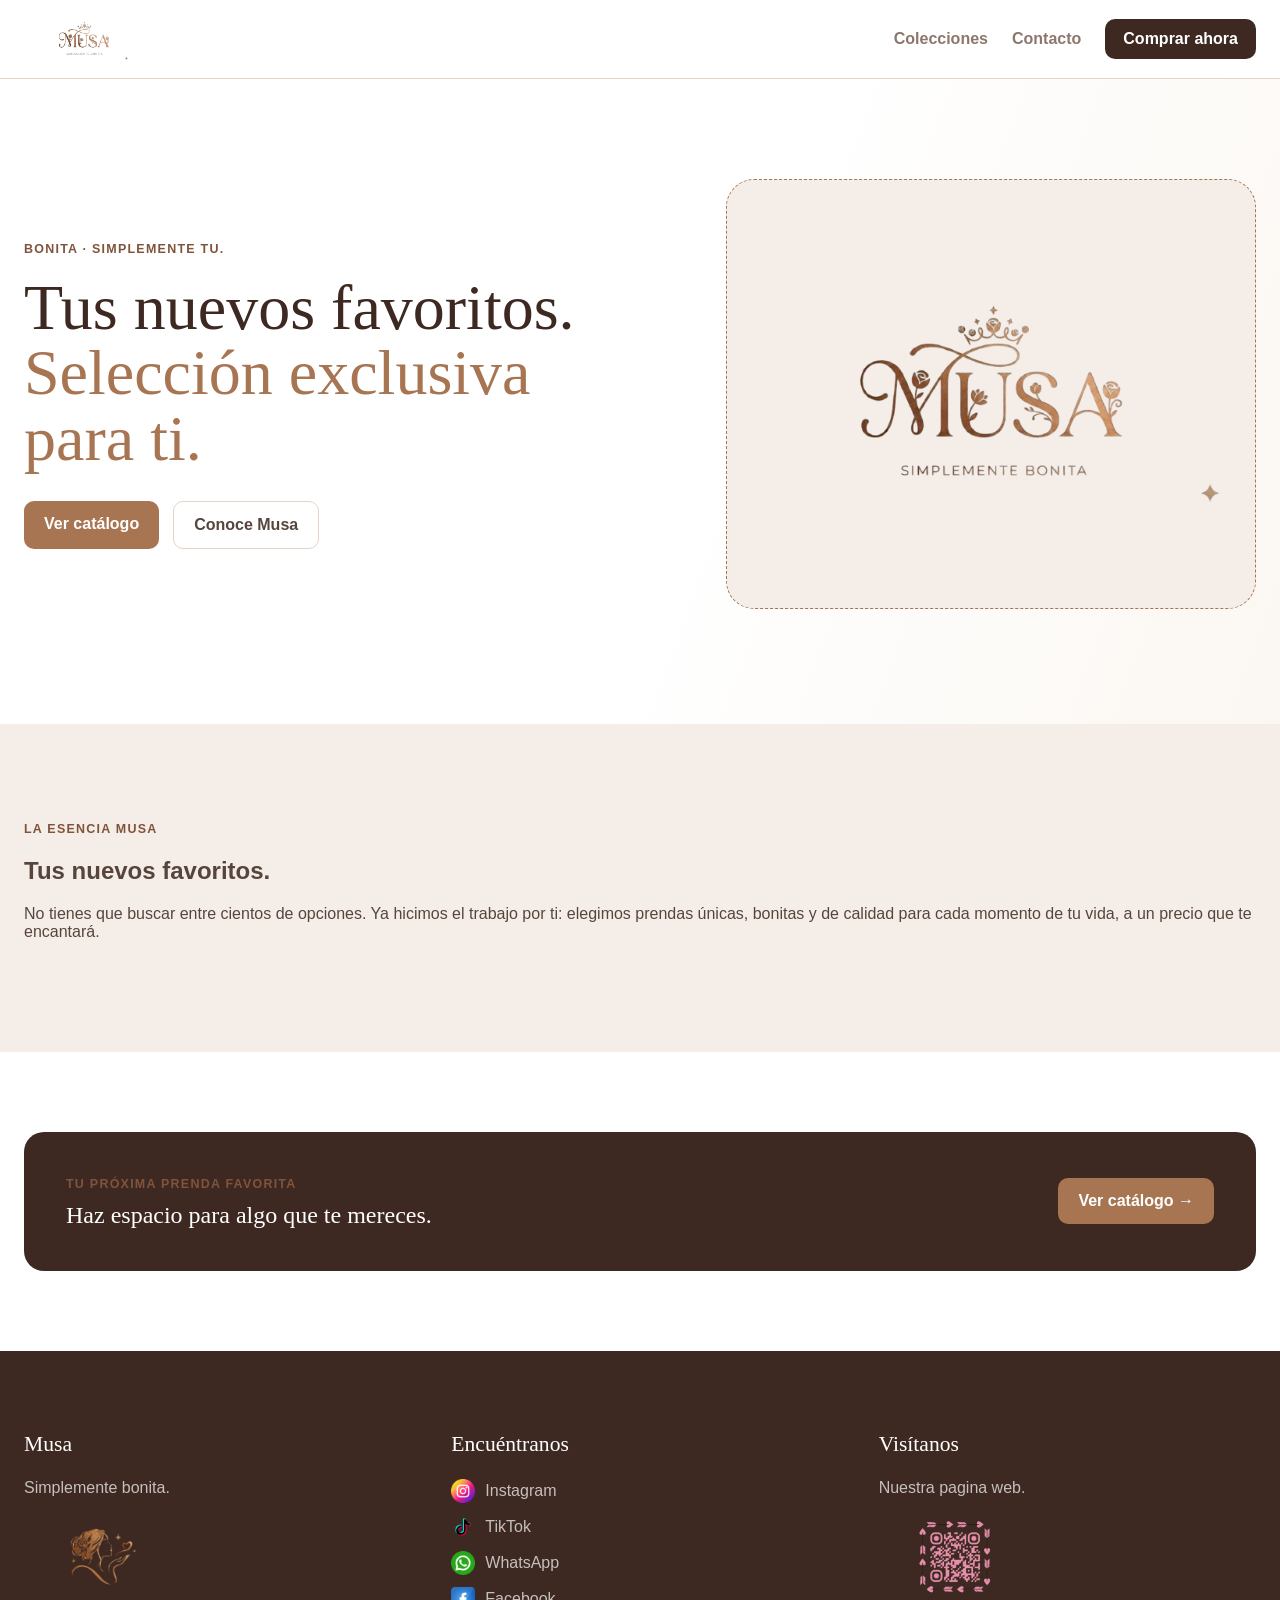
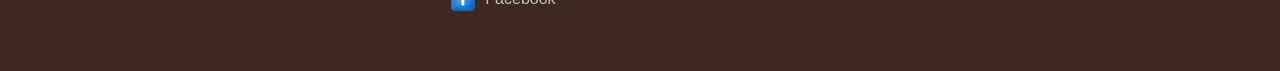
==== commit a8143e17: "feat: actualización catalogo 20/11/2026" ====
--- a/index.html
+++ b/index.html
@@ -28,9 +28,9 @@
                 <div class="hero-copy">
                     <span class="eyebrow">BONITA · SIMPLEMENTE TU.</span>
                     <h1>Tus nuevos favoritos.<span> Selección exclusiva para ti.</span></h1>
-                    <p class="hero-description">
+                    <!-- <p class="hero-description">
                         Menos búsqueda, más estilo. Lo mejor de la moda, seleccionado para acompañarte.
-                    </p>
+                    </p> -->
                     <div class="hero-actions">
                         <a class="primary-action" href="colecciones.html#destacados">Ver catálogo</a>
                         <a class="secondary-action" href="#esencia">Conoce Musa</a>
